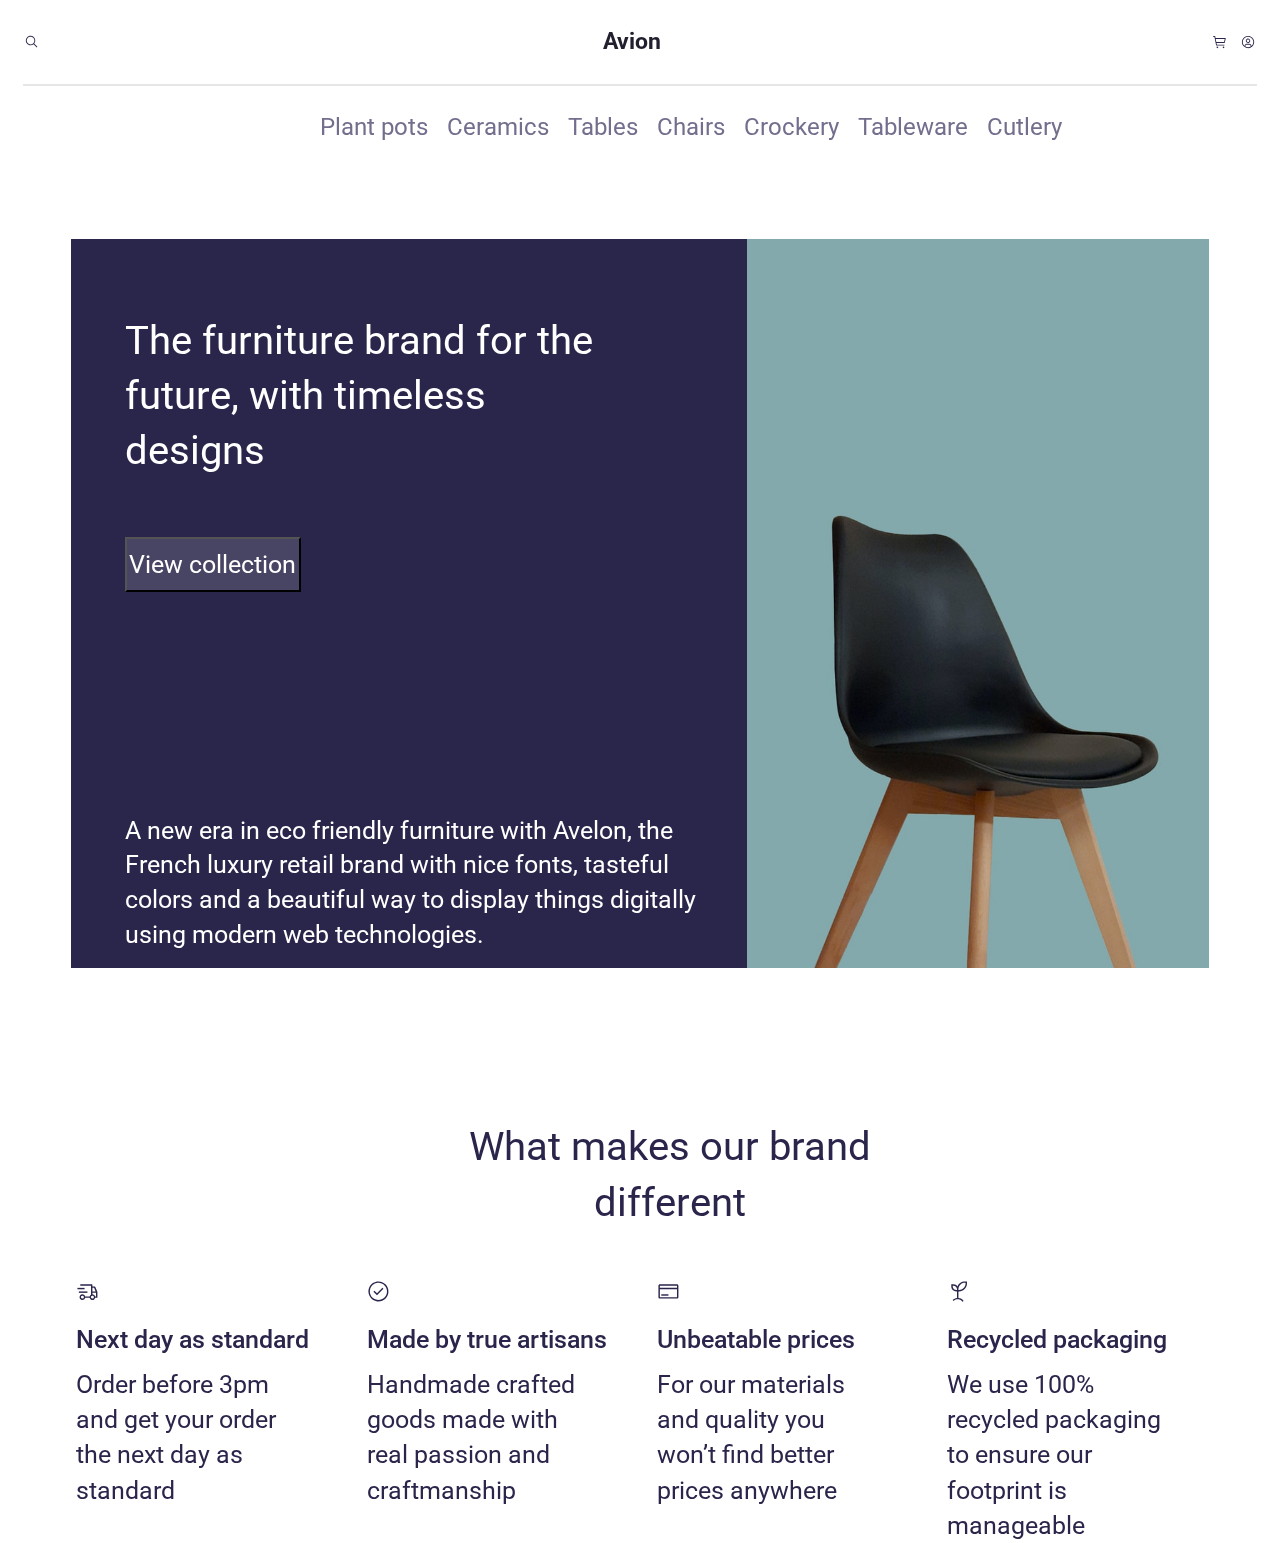
==== Lesson12/index.html @ 5653d0b8 "fix last" ====
<!DOCTYPE html>
<html lang="en">
<head>
    <meta charset="UTF-8">
    <meta name="viewport" content="width=device-width, initial-scale=1.0">
    <link rel="stylesheet" href="style.css">
    <link rel="stylesheet" href="normalize.css">
    <link rel="preconnect" href="https://fonts.googleapis.com">
    <link rel="preconnect" href="https://fonts.gstatic.com" crossorigin>
    <link href="https://fonts.googleapis.com/css2?family=Roboto&display=swap" rel="stylesheet">
    <title>Avion</title>
</head>
<body>
    <nav>
        <div class="logo">
            <svg xmlns="http://www.w3.org/2000/svg" width="16" height="16" viewBox="0 0 16 16" fill="none">
                <rect width="16" height="16" fill="white" style="mix-blend-mode:multiply"/>
                <path d="M14.5001 13.7929L10.7241 10.0169C11.6314 8.92758 12.0839 7.53038 11.9873 6.11596C11.8908 4.70153 11.2526 3.37879 10.2057 2.42288C9.15867 1.46698 7.78347 0.951515 6.36612 0.983723C4.94877 1.01593 3.5984 1.59333 2.59593 2.59581C1.59345 3.59828 1.01605 4.94865 0.983845 6.366C0.951637 7.78335 1.4671 9.15855 2.423 10.2055C3.37891 11.2525 4.70165 11.8907 6.11608 11.9872C7.5305 12.0838 8.9277 11.6313 10.017 10.7239L13.7931 14.5L14.5001 13.7929ZM2.00012 6.5C2.00012 5.60998 2.26404 4.73995 2.75851 3.99993C3.25297 3.25991 3.95578 2.68313 4.77804 2.34254C5.60031 2.00194 6.50511 1.91283 7.37802 2.08646C8.25094 2.2601 9.05276 2.68868 9.6821 3.31802C10.3114 3.94735 10.74 4.74918 10.9137 5.62209C11.0873 6.495 10.9982 7.3998 10.6576 8.22207C10.317 9.04434 9.7402 9.74714 9.00018 10.2416C8.26016 10.7361 7.39013 11 6.50012 11C5.30705 10.9987 4.16323 10.5241 3.3196 9.68052C2.47597 8.83689 2.00144 7.69306 2.00012 6.5Z" fill="#2A254B"/>
            </svg>
            <h1>Avion</h1>
            <div class="profile">
                <svg xmlns="http://www.w3.org/2000/svg" width="16" height="16" viewBox="0 0 16 16" fill="none">
                    <rect width="16" height="16" fill="white" style="mix-blend-mode:multiply"/>
                    <path d="M5 15C5.55228 15 6 14.5523 6 14C6 13.4477 5.55228 13 5 13C4.44772 13 4 13.4477 4 14C4 14.5523 4.44772 15 5 15Z" fill="#2A254B"/>
                    <path d="M12 15C12.5523 15 13 14.5523 13 14C13 13.4477 12.5523 13 12 13C11.4477 13 11 13.4477 11 14C11 14.5523 11.4477 15 12 15Z" fill="#2A254B"/>
                    <path d="M14 3.50001H2.91L2.5 1.40001C2.47662 1.28537 2.41379 1.18256 2.32243 1.10947C2.23107 1.03639 2.11697 0.997651 2 1.00001H0V2.00001H1.59L3.5 11.6C3.52338 11.7146 3.58621 11.8175 3.67757 11.8905C3.76893 11.9636 3.88303 12.0024 4 12H13V11H4.41L4 9.00001H13C13.1156 9.00284 13.2286 8.96552 13.3197 8.89441C13.4109 8.8233 13.4746 8.7228 13.5 8.61001L14.5 4.11001C14.5168 4.03582 14.5164 3.95879 14.4989 3.88478C14.4814 3.81076 14.4472 3.74172 14.399 3.6829C14.3508 3.62407 14.2898 3.57703 14.2206 3.54534C14.1515 3.51364 14.076 3.49814 14 3.50001ZM12.6 8.00001H3.81L3.11 4.50001H13.375L12.6 8.00001Z" fill="#2A254B"/>
                </svg>
                <svg xmlns="http://www.w3.org/2000/svg" width="16" height="16" viewBox="0 0 16 16" fill="none">
                    <rect width="16" height="16" fill="white" style="mix-blend-mode:multiply"/>
                    <path d="M8 4C7.50555 4 7.0222 4.14662 6.61108 4.42133C6.19995 4.69603 5.87952 5.08648 5.6903 5.54329C5.50108 6.00011 5.45158 6.50277 5.54804 6.98773C5.6445 7.47268 5.88261 7.91814 6.23224 8.26777C6.58187 8.6174 7.02733 8.8555 7.51228 8.95196C7.99723 9.04843 8.4999 8.99892 8.95671 8.8097C9.41353 8.62048 9.80397 8.30005 10.0787 7.88893C10.3534 7.4778 10.5 6.99445 10.5 6.5C10.5 5.83696 10.2366 5.20107 9.76777 4.73223C9.29893 4.26339 8.66304 4 8 4ZM8 8C7.70333 8 7.41332 7.91203 7.16665 7.7472C6.91997 7.58238 6.72772 7.34811 6.61418 7.07403C6.50065 6.79994 6.47095 6.49834 6.52882 6.20736C6.5867 5.91639 6.72956 5.64912 6.93934 5.43934C7.14912 5.22956 7.4164 5.0867 7.70737 5.02882C7.99834 4.97094 8.29994 5.00065 8.57403 5.11418C8.84812 5.22771 9.08239 5.41997 9.24721 5.66664C9.41203 5.91332 9.5 6.20333 9.5 6.5C9.49955 6.89769 9.34137 7.27896 9.06017 7.56016C8.77896 7.84137 8.39769 7.99955 8 8Z" fill="#2A254B"/>
                    <path d="M8 1C6.61553 1 5.26216 1.41054 4.11101 2.17971C2.95987 2.94888 2.06266 4.04213 1.53285 5.32122C1.00303 6.6003 0.86441 8.00776 1.13451 9.36563C1.4046 10.7235 2.07129 11.9708 3.05026 12.9497C4.02922 13.9287 5.2765 14.5954 6.63437 14.8655C7.99224 15.1356 9.3997 14.997 10.6788 14.4672C11.9579 13.9373 13.0511 13.0401 13.8203 11.889C14.5895 10.7378 15 9.38447 15 8C14.9979 6.14413 14.2597 4.36486 12.9474 3.05256C11.6351 1.74026 9.85588 1.00209 8 1ZM5 13.1882V12.5C5.00044 12.1023 5.15862 11.721 5.43983 11.4398C5.72104 11.1586 6.10231 11.0004 6.5 11H9.5C9.89769 11.0004 10.279 11.1586 10.5602 11.4398C10.8414 11.721 10.9996 12.1023 11 12.5V13.1882C10.0896 13.7199 9.05426 14 8 14C6.94574 14 5.91042 13.7199 5 13.1882ZM11.9963 12.4629C11.9863 11.807 11.7191 11.1813 11.2521 10.7206C10.7852 10.2599 10.156 10.0011 9.5 10H6.5C5.84405 10.0011 5.2148 10.2599 4.74786 10.7206C4.28093 11.1813 4.01369 11.807 4.00375 12.4629C3.09703 11.6533 2.45762 10.5873 2.17017 9.40623C1.88272 8.22513 1.9608 6.98457 2.39407 5.84883C2.82734 4.71309 3.59536 3.73573 4.59644 3.04618C5.59751 2.35663 6.78442 1.98741 8 1.98741C9.21558 1.98741 10.4025 2.35663 11.4036 3.04618C12.4046 3.73573 13.1727 4.71309 13.6059 5.84883C14.0392 6.98457 14.1173 8.22513 13.8298 9.40623C13.5424 10.5873 12.903 11.6533 11.9963 12.4629Z" fill="#2A254B"/>
                </svg>
            </div>
        </div>
        <hr width="96.25%" color="#e6e6e6">
        <menu>
            <a href="#">Plant pots</a>
            <a href="#">Ceramics</a>
            <a href="#">Tables</a>
            <a href="#">Chairs</a>
            <a href="#">Crockery</a>
            <a href="#">Tableware</a>
            <a href="#">Cutlery</a>
        </menu>
    </nav>
    <div class="Hero">
        <h2>The furniture brand for the future, with timeless designs</h2>
        <button>View collection</button>
        <p>
            A new era in eco friendly furniture with Avelon, the French luxury retail brand
            with nice fonts, tasteful colors and a beautiful way to display things digitally 
            using modern web technologies.
        </p>
        <div class="Hero_bg"></div>
    </div>
    <div class="Features">
        <h3>What makes our brand different</h3>
        <div class="Features_list">
            <div class="Feature" id="f1">
                <svg xmlns="http://www.w3.org/2000/svg" width="24" height="24" viewBox="0 0 24 24" fill="none">
                    <rect width="24" height="24" fill="white" style="mix-blend-mode:multiply"/>
                    <path d="M12 12H3V13.5H12V12Z" fill="#2A254B"/>
                    <path d="M9 8.25H1.5V9.75H9V8.25Z" fill="#2A254B"/>
                    <path d="M22.4392 12.4548L20.1892 7.2048C20.1315 7.06979 20.0355 6.95469 19.9129 6.87383C19.7904 6.79297 19.6468 6.74991 19.5 6.75H17.25V5.25C17.25 5.05109 17.171 4.86032 17.0303 4.71967C16.8897 4.57902 16.6989 4.5 16.5 4.5H4.5V6H15.75V15.4172C15.4083 15.6156 15.1092 15.8797 14.8701 16.1943C14.6309 16.5089 14.4564 16.8677 14.3566 17.25H9.64342C9.46088 16.543 9.02675 15.9269 8.42242 15.517C7.81809 15.1072 7.08504 14.9319 6.36067 15.0239C5.63631 15.1159 4.97038 15.4689 4.48768 16.0168C4.00499 16.5647 3.73869 17.2698 3.73869 18C3.73869 18.7302 4.00499 19.4353 4.48768 19.9832C4.97038 20.5311 5.63631 20.8841 6.36067 20.9761C7.08504 21.0681 7.81809 20.8928 8.42242 20.483C9.02675 20.0731 9.46088 19.457 9.64342 18.75H14.3566C14.5201 19.3933 14.8934 19.9638 15.4174 20.3712C15.9414 20.7787 16.5862 20.9999 17.25 20.9999C17.9138 20.9999 18.5586 20.7787 19.0826 20.3712C19.6066 19.9638 19.9799 19.3933 20.1434 18.75H21.75C21.9489 18.75 22.1397 18.671 22.2803 18.5303C22.421 18.3897 22.5 18.1989 22.5 18V12.75C22.5 12.6485 22.4793 12.548 22.4392 12.4548ZM6.75 19.5C6.45333 19.5 6.16332 19.412 5.91665 19.2472C5.66997 19.0824 5.47771 18.8481 5.36418 18.574C5.25065 18.2999 5.22094 17.9983 5.27882 17.7074C5.3367 17.4164 5.47956 17.1491 5.68934 16.9393C5.89912 16.7296 6.16639 16.5867 6.45736 16.5288C6.74834 16.4709 7.04994 16.5006 7.32403 16.6142C7.59811 16.7277 7.83238 16.92 7.9972 17.1666C8.16203 17.4133 8.25 17.7033 8.25 18C8.24954 18.3977 8.09136 18.779 7.81016 19.0602C7.52895 19.3414 7.14768 19.4995 6.75 19.5ZM17.25 8.25H19.0056L20.6129 12H17.25V8.25ZM17.25 19.5C16.9533 19.5 16.6633 19.412 16.4166 19.2472C16.17 19.0824 15.9777 18.8481 15.8642 18.574C15.7506 18.2999 15.7209 17.9983 15.7788 17.7074C15.8367 17.4164 15.9796 17.1491 16.1893 16.9393C16.3991 16.7296 16.6664 16.5867 16.9574 16.5288C17.2483 16.4709 17.5499 16.5006 17.824 16.6142C18.0981 16.7277 18.3324 16.92 18.4972 17.1666C18.662 17.4133 18.75 17.7033 18.75 18C18.7495 18.3977 18.5914 18.779 18.3102 19.0602C18.0289 19.3414 17.6477 19.4995 17.25 19.5ZM21 17.25H20.1434C19.9782 16.6076 19.6045 16.0382 19.0808 15.631C18.5572 15.2239 17.9133 15.0019 17.25 15V13.5H21V17.25Z" fill="#2A254B"/>
                </svg>
                <h4>Next day as standard</h4>
                <p>Order before 3pm and get your order <br> the next day as standard</p>
            </div>
            <div class="Feature" id="f2">
                <svg xmlns="http://www.w3.org/2000/svg" width="24" height="24" viewBox="0 0 24 24" fill="none">
                    <rect width="24" height="24" fill="white" style="mix-blend-mode:multiply"/>
                    <path d="M10.5 16.0605L6.75 12.3097L7.80976 11.25L10.5 13.9395L16.1888 8.25L17.25 9.31125L10.5 16.0605Z" fill="#2A254B"/>
                    <path d="M12 1.5C9.9233 1.5 7.89323 2.11581 6.16652 3.26957C4.4398 4.42332 3.09399 6.0632 2.29927 7.98182C1.50455 9.90045 1.29661 12.0116 1.70176 14.0484C2.1069 16.0852 3.10693 17.9562 4.57538 19.4246C6.04383 20.8931 7.91476 21.8931 9.95156 22.2982C11.9884 22.7034 14.0996 22.4955 16.0182 21.7007C17.9368 20.906 19.5767 19.5602 20.7304 17.8335C21.8842 16.1068 22.5 14.0767 22.5 12C22.5 9.21523 21.3938 6.54451 19.4246 4.57538C17.4555 2.60625 14.7848 1.5 12 1.5ZM12 21C10.22 21 8.47992 20.4722 6.99987 19.4832C5.51983 18.4943 4.36628 17.0887 3.68509 15.4442C3.0039 13.7996 2.82567 11.99 3.17294 10.2442C3.5202 8.49836 4.37737 6.89471 5.63604 5.63604C6.89472 4.37737 8.49836 3.5202 10.2442 3.17293C11.99 2.82567 13.7996 3.0039 15.4442 3.68508C17.0887 4.36627 18.4943 5.51983 19.4832 6.99987C20.4722 8.47991 21 10.22 21 12C21 14.3869 20.0518 16.6761 18.364 18.364C16.6761 20.0518 14.387 21 12 21Z" fill="#2A254B"/>
                </svg>
                <h4>Made by true artisans</h4>
                <p>Handmade crafted goods made with <br> real passion and craftmanship</p>
            </div>
            <div class="Feature" id="f3">
                <svg xmlns="http://www.w3.org/2000/svg" width="24" height="24" viewBox="0 0 24 24" fill="none">
                    <rect width="24" height="24" fill="white" style="mix-blend-mode:multiply"/>
                    <path d="M21 4.5H3C2.60218 4.5 2.22064 4.65804 1.93934 4.93934C1.65804 5.22064 1.5 5.60218 1.5 6V18C1.5 18.3978 1.65804 18.7794 1.93934 19.0607C2.22064 19.342 2.60218 19.5 3 19.5H21C21.3978 19.5 21.7794 19.342 22.0607 19.0607C22.342 18.7794 22.5 18.3978 22.5 18V6C22.5 5.60218 22.342 5.22064 22.0607 4.93934C21.7794 4.65804 21.3978 4.5 21 4.5ZM21 6V8.25H3V6H21ZM3 18V9.75H21V18H3Z" fill="#2A254B"/>
                    <path d="M12 15H4.5V16.5H12V15Z" fill="#2A254B"/>
                </svg>
                <h4>Unbeatable prices</h4>
                <p>For our materials and quality you won’t find better prices anywhere</p>
            </div>
            <div class="Feature" id="f4">
                <svg xmlns="http://www.w3.org/2000/svg" width="24" height="24" viewBox="0 0 24 24" fill="none">
                    <rect width="24" height="24" fill="white" style="mix-blend-mode:multiply"/>
                    <path d="M18.75 1.5C17.0878 1.50275 15.4651 2.00708 14.0942 2.94704C12.7232 3.887 11.6679 5.21881 11.0662 6.7683C10.5841 6.06903 9.93949 5.49727 9.18767 5.10216C8.43584 4.70705 7.59932 4.50041 6.75 4.5H4.5V6.75C4.50155 8.14191 5.05517 9.47637 6.0394 10.4606C7.02363 11.4448 8.35809 11.9985 9.75 12H10.5V18.787C8.7773 18.9554 7.16718 19.7191 5.94675 20.9465L7.00725 22.0071C7.63464 21.3798 8.39333 20.8995 9.22869 20.6006C10.064 20.3018 10.9553 20.192 11.8382 20.279C12.7211 20.3661 13.5737 20.6478 14.3347 21.104C15.0956 21.5602 15.7459 22.1794 16.2387 22.9172L17.4849 22.0826C16.8701 21.1638 16.0593 20.3926 15.111 19.8244C14.1626 19.2562 13.1002 18.9052 12 18.7965V12H12.75C14.9373 11.9975 17.0343 11.1275 18.5809 9.58089C20.1275 8.03425 20.9975 5.93727 21 3.75V1.5H18.75ZM9.75 10.5C8.75579 10.4989 7.80262 10.1034 7.0996 9.4004C6.39658 8.69738 6.00113 7.74421 6 6.75V6H6.75C7.74423 6.00107 8.69744 6.3965 9.40047 7.09953C10.1035 7.80256 10.4989 8.75577 10.5 9.75V10.5H9.75ZM19.5 3.75C19.498 5.5396 18.7862 7.25534 17.5208 8.52078C16.2553 9.78622 14.5396 10.498 12.75 10.5H12V9.75C12.002 7.9604 12.7138 6.24466 13.9792 4.97922C15.2447 3.71378 16.9604 3.00199 18.75 3H19.5V3.75Z" fill="#2A254B"/>
                </svg>
                <h4>Recycled packaging</h4>
                <p>We use 100% recycled packaging to ensure our footprint is manageable</p>
            </div>
        </div>
    </div>
</body>
</html>
---- Lesson12/style.css ----
*{
    margin: 0;
    padding: 0;
}

.logo{
    display: flex;
    justify-content: space-between;
    align-items: center;
    color: #22202E;
    font-family: Roboto;
    font-size: 1.25vh;
    font-style: normal;
    font-weight: 400;
    line-height: 140%; /* 28px */
    padding: 2.1vh 1.94%;
}
.logo svg{
    height: auto;
    width: 1.11%;
    margin-right: 1%;
}
.logo .profile{
    width: 3.43%;
    display: flex;
    justify-content: space-between;
}
.logo .profile svg{
    width: 33.33%;
    margin-right: 0;
}
menu{
    display: flex;
    justify-content: space-evenly;
    padding-left: 23.5%;
    padding-right: 15.5%;
    padding-top: 2.8vh;
    padding-bottom: 2.5vh;
}
hr{
    margin: 0 auto;
}
menu a{
    color: #726E8D;
    text-decoration: none;
    font-family: Roboto;
    font-size: 2.65vh;
    font-style: normal;
    font-weight: 400;
    line-height: 140%; /* 28px */
}
.Hero{
    height: 81vh;
    display: grid;
    margin: 8vh 5.55%;
    grid-template-columns: 59.38% 40.62%;
    grid-template-rows: 1fr 1fr 1fr 1fr;
    background-color: #2A254B;
}
.Hero_bg{
    grid-row: 1 / 5;
    grid-column: 2;
    background-image: url("media/Hero_bg.jpeg");
    background-position: center;
    background-size: cover;
}
.Hero h2{
    color: var(--White, #FFF);
    font-family: Roboto;
    font-size: 4.4vh;
    font-style: normal;
    font-weight: 400;
    line-height: 140%; /* 44.8px */
    width: 70%;
    margin: 8.2vh 20% 0 8%;
}
.Hero p{
    grid-row: 4;
    color: var(--White, #FFF);
    font-family: Roboto;
    font-size: 2.75vh;
    font-style: normal;
    font-weight: 400;
    line-height: 140%; /* 28px */
    margin: 1vh 4% 0 8%;
}
.Hero button{
    margin: 6.5vh 66% 5.5vh 8%;
    color: var(--White, #FFF);
    background: rgba(249, 249, 249, 0.15);
    font-family: Roboto;
    font-size: 2.8vh;
    font-style: normal;
    font-weight: 400;
    line-height: 140%; /* 28px */
}
.Features{
    text-align: center;
    margin-top: 16.8vh;
}
.Features h3{
    margin-left: 35.74%;
    margin-right: 31.08%;
    color: var(--Dark-Primary, #2A254B);
    font-family: Roboto;
    font-size: 4.44vh;
    font-style: normal;
    font-weight: 400;
    line-height: 140%; /* 44.8px */
}
.Features_list{
    display: grid;
    grid-template-columns: repeat(12, 8.33%);
    margin-left: 5.97%;
    margin-right: 7.64%;
    margin-top: 5.5vh;
    column-gap: 0.42%;
}
.Feature{
    text-align: start;
}
.Feature svg{
    height: auto;
    width: 8%;
    margin-bottom: 1.65vh;
}
.Feature h4{
    color: var(--Dark-Primary, #2A254B);
    font-family: Roboto;
    font-size: 2.8vh;
    font-style: normal;
    font-weight: 500;
    line-height: 140%; /* 28px */
    margin-bottom: 1vh;
}
.Feature p{
    color: var(--Dark-Primary, #2A254B);
    font-family: Roboto;
    font-size: 2.8vh;
    font-style: normal;
    font-weight: 400;
    line-height: 140%; /* 28px */
    width: 75%;
}
#f1{
    grid-column: 1 / 4;
}
#f2{
    grid-column: 4 / 7;
}
#f3{
    grid-column: 7 / 10;
}
#f4{
    grid-column: 10 / 13;
}
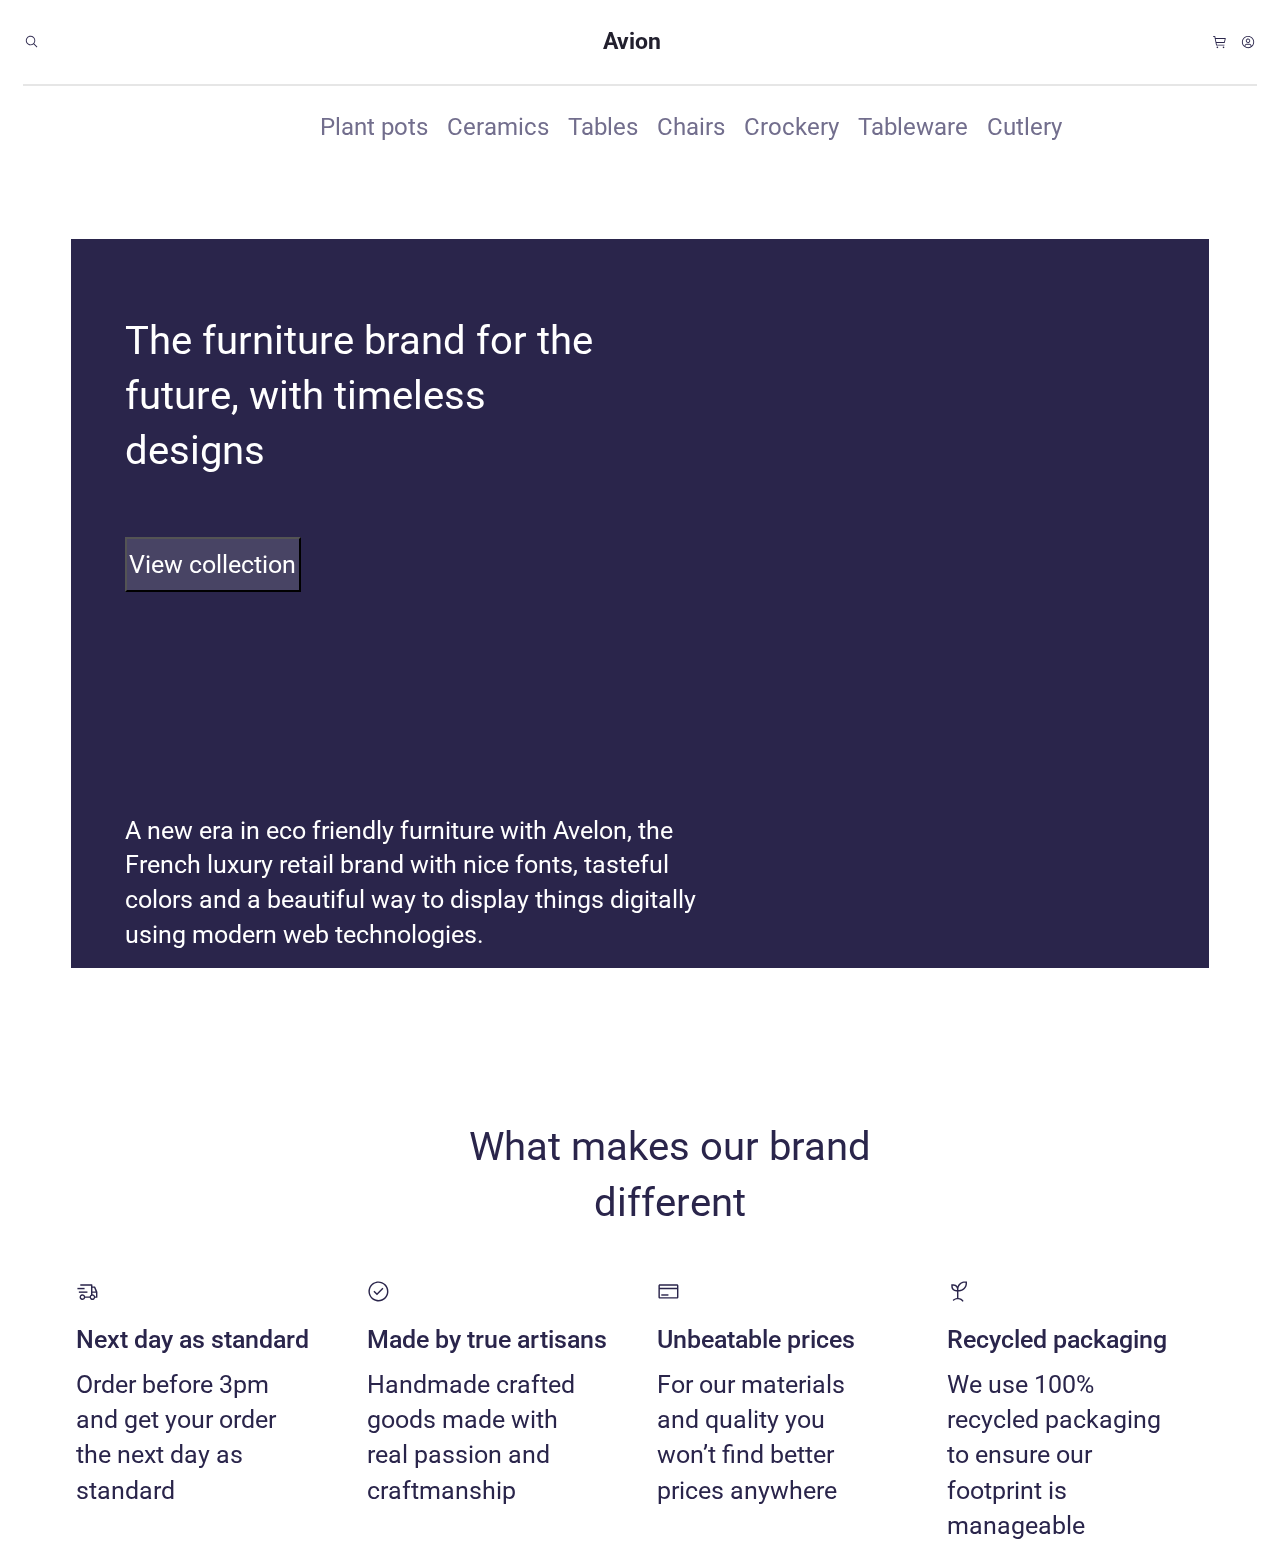
==== commit 6f254c50: "fix lesson 15" ====
--- a/Lesson12/index.html
+++ b/Lesson12/index.html
@@ -1,98 +1 @@
-<!DOCTYPE html>
-<html lang="en">
-<head>
-    <meta charset="UTF-8">
-    <meta name="viewport" content="width=device-width, initial-scale=1.0">
-    <link rel="stylesheet" href="style.css">
-    <link rel="stylesheet" href="normalize.css">
-    <link rel="preconnect" href="https://fonts.googleapis.com">
-    <link rel="preconnect" href="https://fonts.gstatic.com" crossorigin>
-    <link href="https://fonts.googleapis.com/css2?family=Roboto&display=swap" rel="stylesheet">
-    <title>Avion</title>
-</head>
-<body>
-    <nav>
-        <div class="logo">
-            <svg xmlns="http://www.w3.org/2000/svg" width="16" height="16" viewBox="0 0 16 16" fill="none">
-                <rect width="16" height="16" fill="white" style="mix-blend-mode:multiply"/>
-                <path d="M14.5001 13.7929L10.7241 10.0169C11.6314 8.92758 12.0839 7.53038 11.9873 6.11596C11.8908 4.70153 11.2526 3.37879 10.2057 2.42288C9.15867 1.46698 7.78347 0.951515 6.36612 0.983723C4.94877 1.01593 3.5984 1.59333 2.59593 2.59581C1.59345 3.59828 1.01605 4.94865 0.983845 6.366C0.951637 7.78335 1.4671 9.15855 2.423 10.2055C3.37891 11.2525 4.70165 11.8907 6.11608 11.9872C7.5305 12.0838 8.9277 11.6313 10.017 10.7239L13.7931 14.5L14.5001 13.7929ZM2.00012 6.5C2.00012 5.60998 2.26404 4.73995 2.75851 3.99993C3.25297 3.25991 3.95578 2.68313 4.77804 2.34254C5.60031 2.00194 6.50511 1.91283 7.37802 2.08646C8.25094 2.2601 9.05276 2.68868 9.6821 3.31802C10.3114 3.94735 10.74 4.74918 10.9137 5.62209C11.0873 6.495 10.9982 7.3998 10.6576 8.22207C10.317 9.04434 9.7402 9.74714 9.00018 10.2416C8.26016 10.7361 7.39013 11 6.50012 11C5.30705 10.9987 4.16323 10.5241 3.3196 9.68052C2.47597 8.83689 2.00144 7.69306 2.00012 6.5Z" fill="#2A254B"/>
-            </svg>
-            <h1>Avion</h1>
-            <div class="profile">
-                <svg xmlns="http://www.w3.org/2000/svg" width="16" height="16" viewBox="0 0 16 16" fill="none">
-                    <rect width="16" height="16" fill="white" style="mix-blend-mode:multiply"/>
-                    <path d="M5 15C5.55228 15 6 14.5523 6 14C6 13.4477 5.55228 13 5 13C4.44772 13 4 13.4477 4 14C4 14.5523 4.44772 15 5 15Z" fill="#2A254B"/>
-                    <path d="M12 15C12.5523 15 13 14.5523 13 14C13 13.4477 12.5523 13 12 13C11.4477 13 11 13.4477 11 14C11 14.5523 11.4477 15 12 15Z" fill="#2A254B"/>
-                    <path d="M14 3.50001H2.91L2.5 1.40001C2.47662 1.28537 2.41379 1.18256 2.32243 1.10947C2.23107 1.03639 2.11697 0.997651 2 1.00001H0V2.00001H1.59L3.5 11.6C3.52338 11.7146 3.58621 11.8175 3.67757 11.8905C3.76893 11.9636 3.88303 12.0024 4 12H13V11H4.41L4 9.00001H13C13.1156 9.00284 13.2286 8.96552 13.3197 8.89441C13.4109 8.8233 13.4746 8.7228 13.5 8.61001L14.5 4.11001C14.5168 4.03582 14.5164 3.95879 14.4989 3.88478C14.4814 3.81076 14.4472 3.74172 14.399 3.6829C14.3508 3.62407 14.2898 3.57703 14.2206 3.54534C14.1515 3.51364 14.076 3.49814 14 3.50001ZM12.6 8.00001H3.81L3.11 4.50001H13.375L12.6 8.00001Z" fill="#2A254B"/>
-                </svg>
-                <svg xmlns="http://www.w3.org/2000/svg" width="16" height="16" viewBox="0 0 16 16" fill="none">
-                    <rect width="16" height="16" fill="white" style="mix-blend-mode:multiply"/>
-                    <path d="M8 4C7.50555 4 7.0222 4.14662 6.61108 4.42133C6.19995 4.69603 5.87952 5.08648 5.6903 5.54329C5.50108 6.00011 5.45158 6.50277 5.54804 6.98773C5.6445 7.47268 5.88261 7.91814 6.23224 8.26777C6.58187 8.6174 7.02733 8.8555 7.51228 8.95196C7.99723 9.04843 8.4999 8.99892 8.95671 8.8097C9.41353 8.62048 9.80397 8.30005 10.0787 7.88893C10.3534 7.4778 10.5 6.99445 10.5 6.5C10.5 5.83696 10.2366 5.20107 9.76777 4.73223C9.29893 4.26339 8.66304 4 8 4ZM8 8C7.70333 8 7.41332 7.91203 7.16665 7.7472C6.91997 7.58238 6.72772 7.34811 6.61418 7.07403C6.50065 6.79994 6.47095 6.49834 6.52882 6.20736C6.5867 5.91639 6.72956 5.64912 6.93934 5.43934C7.14912 5.22956 7.4164 5.0867 7.70737 5.02882C7.99834 4.97094 8.29994 5.00065 8.57403 5.11418C8.84812 5.22771 9.08239 5.41997 9.24721 5.66664C9.41203 5.91332 9.5 6.20333 9.5 6.5C9.49955 6.89769 9.34137 7.27896 9.06017 7.56016C8.77896 7.84137 8.39769 7.99955 8 8Z" fill="#2A254B"/>
-                    <path d="M8 1C6.61553 1 5.26216 1.41054 4.11101 2.17971C2.95987 2.94888 2.06266 4.04213 1.53285 5.32122C1.00303 6.6003 0.86441 8.00776 1.13451 9.36563C1.4046 10.7235 2.07129 11.9708 3.05026 12.9497C4.02922 13.9287 5.2765 14.5954 6.63437 14.8655C7.99224 15.1356 9.3997 14.997 10.6788 14.4672C11.9579 13.9373 13.0511 13.0401 13.8203 11.889C14.5895 10.7378 15 9.38447 15 8C14.9979 6.14413 14.2597 4.36486 12.9474 3.05256C11.6351 1.74026 9.85588 1.00209 8 1ZM5 13.1882V12.5C5.00044 12.1023 5.15862 11.721 5.43983 11.4398C5.72104 11.1586 6.10231 11.0004 6.5 11H9.5C9.89769 11.0004 10.279 11.1586 10.5602 11.4398C10.8414 11.721 10.9996 12.1023 11 12.5V13.1882C10.0896 13.7199 9.05426 14 8 14C6.94574 14 5.91042 13.7199 5 13.1882ZM11.9963 12.4629C11.9863 11.807 11.7191 11.1813 11.2521 10.7206C10.7852 10.2599 10.156 10.0011 9.5 10H6.5C5.84405 10.0011 5.2148 10.2599 4.74786 10.7206C4.28093 11.1813 4.01369 11.807 4.00375 12.4629C3.09703 11.6533 2.45762 10.5873 2.17017 9.40623C1.88272 8.22513 1.9608 6.98457 2.39407 5.84883C2.82734 4.71309 3.59536 3.73573 4.59644 3.04618C5.59751 2.35663 6.78442 1.98741 8 1.98741C9.21558 1.98741 10.4025 2.35663 11.4036 3.04618C12.4046 3.73573 13.1727 4.71309 13.6059 5.84883C14.0392 6.98457 14.1173 8.22513 13.8298 9.40623C13.5424 10.5873 12.903 11.6533 11.9963 12.4629Z" fill="#2A254B"/>
-                </svg>
-            </div>
-        </div>
-        <hr width="96.25%" color="#e6e6e6">
-        <menu>
-            <a href="#">Plant pots</a>
-            <a href="#">Ceramics</a>
-            <a href="#">Tables</a>
-            <a href="#">Chairs</a>
-            <a href="#">Crockery</a>
-            <a href="#">Tableware</a>
-            <a href="#">Cutlery</a>
-        </menu>
-    </nav>
-    <div class="Hero">
-        <h2>The furniture brand for the future, with timeless designs</h2>
-        <button>View collection</button>
-        <p>
-            A new era in eco friendly furniture with Avelon, the French luxury retail brand
-            with nice fonts, tasteful colors and a beautiful way to display things digitally 
-            using modern web technologies.
-        </p>
-        <div class="Hero_bg"></div>
-    </div>
-    <div class="Features">
-        <h3>What makes our brand different</h3>
-        <div class="Features_list">
-            <div class="Feature" id="f1">
-                <svg xmlns="http://www.w3.org/2000/svg" width="24" height="24" viewBox="0 0 24 24" fill="none">
-                    <rect width="24" height="24" fill="white" style="mix-blend-mode:multiply"/>
-                    <path d="M12 12H3V13.5H12V12Z" fill="#2A254B"/>
-                    <path d="M9 8.25H1.5V9.75H9V8.25Z" fill="#2A254B"/>
-                    <path d="M22.4392 12.4548L20.1892 7.2048C20.1315 7.06979 20.0355 6.95469 19.9129 6.87383C19.7904 6.79297 19.6468 6.74991 19.5 6.75H17.25V5.25C17.25 5.05109 17.171 4.86032 17.0303 4.71967C16.8897 4.57902 16.6989 4.5 16.5 4.5H4.5V6H15.75V15.4172C15.4083 15.6156 15.1092 15.8797 14.8701 16.1943C14.6309 16.5089 14.4564 16.8677 14.3566 17.25H9.64342C9.46088 16.543 9.02675 15.9269 8.42242 15.517C7.81809 15.1072 7.08504 14.9319 6.36067 15.0239C5.63631 15.1159 4.97038 15.4689 4.48768 16.0168C4.00499 16.5647 3.73869 17.2698 3.73869 18C3.73869 18.7302 4.00499 19.4353 4.48768 19.9832C4.97038 20.5311 5.63631 20.8841 6.36067 20.9761C7.08504 21.0681 7.81809 20.8928 8.42242 20.483C9.02675 20.0731 9.46088 19.457 9.64342 18.75H14.3566C14.5201 19.3933 14.8934 19.9638 15.4174 20.3712C15.9414 20.7787 16.5862 20.9999 17.25 20.9999C17.9138 20.9999 18.5586 20.7787 19.0826 20.3712C19.6066 19.9638 19.9799 19.3933 20.1434 18.75H21.75C21.9489 18.75 22.1397 18.671 22.2803 18.5303C22.421 18.3897 22.5 18.1989 22.5 18V12.75C22.5 12.6485 22.4793 12.548 22.4392 12.4548ZM6.75 19.5C6.45333 19.5 6.16332 19.412 5.91665 19.2472C5.66997 19.0824 5.47771 18.8481 5.36418 18.574C5.25065 18.2999 5.22094 17.9983 5.27882 17.7074C5.3367 17.4164 5.47956 17.1491 5.68934 16.9393C5.89912 16.7296 6.16639 16.5867 6.45736 16.5288C6.74834 16.4709 7.04994 16.5006 7.32403 16.6142C7.59811 16.7277 7.83238 16.92 7.9972 17.1666C8.16203 17.4133 8.25 17.7033 8.25 18C8.24954 18.3977 8.09136 18.779 7.81016 19.0602C7.52895 19.3414 7.14768 19.4995 6.75 19.5ZM17.25 8.25H19.0056L20.6129 12H17.25V8.25ZM17.25 19.5C16.9533 19.5 16.6633 19.412 16.4166 19.2472C16.17 19.0824 15.9777 18.8481 15.8642 18.574C15.7506 18.2999 15.7209 17.9983 15.7788 17.7074C15.8367 17.4164 15.9796 17.1491 16.1893 16.9393C16.3991 16.7296 16.6664 16.5867 16.9574 16.5288C17.2483 16.4709 17.5499 16.5006 17.824 16.6142C18.0981 16.7277 18.3324 16.92 18.4972 17.1666C18.662 17.4133 18.75 17.7033 18.75 18C18.7495 18.3977 18.5914 18.779 18.3102 19.0602C18.0289 19.3414 17.6477 19.4995 17.25 19.5ZM21 17.25H20.1434C19.9782 16.6076 19.6045 16.0382 19.0808 15.631C18.5572 15.2239 17.9133 15.0019 17.25 15V13.5H21V17.25Z" fill="#2A254B"/>
-                </svg>
-                <h4>Next day as standard</h4>
-                <p>Order before 3pm and get your order <br> the next day as standard</p>
-            </div>
-            <div class="Feature" id="f2">
-                <svg xmlns="http://www.w3.org/2000/svg" width="24" height="24" viewBox="0 0 24 24" fill="none">
-                    <rect width="24" height="24" fill="white" style="mix-blend-mode:multiply"/>
-                    <path d="M10.5 16.0605L6.75 12.3097L7.80976 11.25L10.5 13.9395L16.1888 8.25L17.25 9.31125L10.5 16.0605Z" fill="#2A254B"/>
-                    <path d="M12 1.5C9.9233 1.5 7.89323 2.11581 6.16652 3.26957C4.4398 4.42332 3.09399 6.0632 2.29927 7.98182C1.50455 9.90045 1.29661 12.0116 1.70176 14.0484C2.1069 16.0852 3.10693 17.9562 4.57538 19.4246C6.04383 20.8931 7.91476 21.8931 9.95156 22.2982C11.9884 22.7034 14.0996 22.4955 16.0182 21.7007C17.9368 20.906 19.5767 19.5602 20.7304 17.8335C21.8842 16.1068 22.5 14.0767 22.5 12C22.5 9.21523 21.3938 6.54451 19.4246 4.57538C17.4555 2.60625 14.7848 1.5 12 1.5ZM12 21C10.22 21 8.47992 20.4722 6.99987 19.4832C5.51983 18.4943 4.36628 17.0887 3.68509 15.4442C3.0039 13.7996 2.82567 11.99 3.17294 10.2442C3.5202 8.49836 4.37737 6.89471 5.63604 5.63604C6.89472 4.37737 8.49836 3.5202 10.2442 3.17293C11.99 2.82567 13.7996 3.0039 15.4442 3.68508C17.0887 4.36627 18.4943 5.51983 19.4832 6.99987C20.4722 8.47991 21 10.22 21 12C21 14.3869 20.0518 16.6761 18.364 18.364C16.6761 20.0518 14.387 21 12 21Z" fill="#2A254B"/>
-                </svg>
-                <h4>Made by true artisans</h4>
-                <p>Handmade crafted goods made with <br> real passion and craftmanship</p>
-            </div>
-            <div class="Feature" id="f3">
-                <svg xmlns="http://www.w3.org/2000/svg" width="24" height="24" viewBox="0 0 24 24" fill="none">
-                    <rect width="24" height="24" fill="white" style="mix-blend-mode:multiply"/>
-                    <path d="M21 4.5H3C2.60218 4.5 2.22064 4.65804 1.93934 4.93934C1.65804 5.22064 1.5 5.60218 1.5 6V18C1.5 18.3978 1.65804 18.7794 1.93934 19.0607C2.22064 19.342 2.60218 19.5 3 19.5H21C21.3978 19.5 21.7794 19.342 22.0607 19.0607C22.342 18.7794 22.5 18.3978 22.5 18V6C22.5 5.60218 22.342 5.22064 22.0607 4.93934C21.7794 4.65804 21.3978 4.5 21 4.5ZM21 6V8.25H3V6H21ZM3 18V9.75H21V18H3Z" fill="#2A254B"/>
-                    <path d="M12 15H4.5V16.5H12V15Z" fill="#2A254B"/>
-                </svg>
-                <h4>Unbeatable prices</h4>
-                <p>For our materials and quality you won’t find better prices anywhere</p>
-            </div>
-            <div class="Feature" id="f4">
-                <svg xmlns="http://www.w3.org/2000/svg" width="24" height="24" viewBox="0 0 24 24" fill="none">
-                    <rect width="24" height="24" fill="white" style="mix-blend-mode:multiply"/>
-                    <path d="M18.75 1.5C17.0878 1.50275 15.4651 2.00708 14.0942 2.94704C12.7232 3.887 11.6679 5.21881 11.0662 6.7683C10.5841 6.06903 9.93949 5.49727 9.18767 5.10216C8.43584 4.70705 7.59932 4.50041 6.75 4.5H4.5V6.75C4.50155 8.14191 5.05517 9.47637 6.0394 10.4606C7.02363 11.4448 8.35809 11.9985 9.75 12H10.5V18.787C8.7773 18.9554 7.16718 19.7191 5.94675 20.9465L7.00725 22.0071C7.63464 21.3798 8.39333 20.8995 9.22869 20.6006C10.064 20.3018 10.9553 20.192 11.8382 20.279C12.7211 20.3661 13.5737 20.6478 14.3347 21.104C15.0956 21.5602 15.7459 22.1794 16.2387 22.9172L17.4849 22.0826C16.8701 21.1638 16.0593 20.3926 15.111 19.8244C14.1626 19.2562 13.1002 18.9052 12 18.7965V12H12.75C14.9373 11.9975 17.0343 11.1275 18.5809 9.58089C20.1275 8.03425 20.9975 5.93727 21 3.75V1.5H18.75ZM9.75 10.5C8.75579 10.4989 7.80262 10.1034 7.0996 9.4004C6.39658 8.69738 6.00113 7.74421 6 6.75V6H6.75C7.74423 6.00107 8.69744 6.3965 9.40047 7.09953C10.1035 7.80256 10.4989 8.75577 10.5 9.75V10.5H9.75ZM19.5 3.75C19.498 5.5396 18.7862 7.25534 17.5208 8.52078C16.2553 9.78622 14.5396 10.498 12.75 10.5H12V9.75C12.002 7.9604 12.7138 6.24466 13.9792 4.97922C15.2447 3.71378 16.9604 3.00199 18.75 3H19.5V3.75Z" fill="#2A254B"/>
-                </svg>
-                <h4>Recycled packaging</h4>
-                <p>We use 100% recycled packaging to ensure our footprint is manageable</p>
-            </div>
-        </div>
-    </div>
-</body>
-</html>+<!DOCTYPE html><html lang="en"><head><meta charset="UTF-8"><meta name="viewport" content="width=device-width,initial-scale=1"><link rel="stylesheet" href="style.css"><link rel="stylesheet" href="normalize.css"><link rel="preconnect" href="https://fonts.googleapis.com"><link rel="preconnect" href="https://fonts.gstatic.com" crossorigin><link href="https://fonts.googleapis.com/css2?family=Roboto&display=swap" rel="stylesheet"><title>Avion</title></head><body><nav><div class="logo"><svg xmlns="http://www.w3.org/2000/svg" width="16" height="16" viewBox="0 0 16 16" fill="none"><rect width="16" height="16" fill="white" style="mix-blend-mode:multiply"/><path d="M14.5001 13.7929L10.7241 10.0169C11.6314 8.92758 12.0839 7.53038 11.9873 6.11596C11.8908 4.70153 11.2526 3.37879 10.2057 2.42288C9.15867 1.46698 7.78347 0.951515 6.36612 0.983723C4.94877 1.01593 3.5984 1.59333 2.59593 2.59581C1.59345 3.59828 1.01605 4.94865 0.983845 6.366C0.951637 7.78335 1.4671 9.15855 2.423 10.2055C3.37891 11.2525 4.70165 11.8907 6.11608 11.9872C7.5305 12.0838 8.9277 11.6313 10.017 10.7239L13.7931 14.5L14.5001 13.7929ZM2.00012 6.5C2.00012 5.60998 2.26404 4.73995 2.75851 3.99993C3.25297 3.25991 3.95578 2.68313 4.77804 2.34254C5.60031 2.00194 6.50511 1.91283 7.37802 2.08646C8.25094 2.2601 9.05276 2.68868 9.6821 3.31802C10.3114 3.94735 10.74 4.74918 10.9137 5.62209C11.0873 6.495 10.9982 7.3998 10.6576 8.22207C10.317 9.04434 9.7402 9.74714 9.00018 10.2416C8.26016 10.7361 7.39013 11 6.50012 11C5.30705 10.9987 4.16323 10.5241 3.3196 9.68052C2.47597 8.83689 2.00144 7.69306 2.00012 6.5Z" fill="#2A254B"/></svg><h1>Avion</h1><div class="profile"><svg xmlns="http://www.w3.org/2000/svg" width="16" height="16" viewBox="0 0 16 16" fill="none"><rect width="16" height="16" fill="white" style="mix-blend-mode:multiply"/><path d="M5 15C5.55228 15 6 14.5523 6 14C6 13.4477 5.55228 13 5 13C4.44772 13 4 13.4477 4 14C4 14.5523 4.44772 15 5 15Z" fill="#2A254B"/><path d="M12 15C12.5523 15 13 14.5523 13 14C13 13.4477 12.5523 13 12 13C11.4477 13 11 13.4477 11 14C11 14.5523 11.4477 15 12 15Z" fill="#2A254B"/><path d="M14 3.50001H2.91L2.5 1.40001C2.47662 1.28537 2.41379 1.18256 2.32243 1.10947C2.23107 1.03639 2.11697 0.997651 2 1.00001H0V2.00001H1.59L3.5 11.6C3.52338 11.7146 3.58621 11.8175 3.67757 11.8905C3.76893 11.9636 3.88303 12.0024 4 12H13V11H4.41L4 9.00001H13C13.1156 9.00284 13.2286 8.96552 13.3197 8.89441C13.4109 8.8233 13.4746 8.7228 13.5 8.61001L14.5 4.11001C14.5168 4.03582 14.5164 3.95879 14.4989 3.88478C14.4814 3.81076 14.4472 3.74172 14.399 3.6829C14.3508 3.62407 14.2898 3.57703 14.2206 3.54534C14.1515 3.51364 14.076 3.49814 14 3.50001ZM12.6 8.00001H3.81L3.11 4.50001H13.375L12.6 8.00001Z" fill="#2A254B"/></svg><svg xmlns="http://www.w3.org/2000/svg" width="16" height="16" viewBox="0 0 16 16" fill="none"><rect width="16" height="16" fill="white" style="mix-blend-mode:multiply"/><path d="M8 4C7.50555 4 7.0222 4.14662 6.61108 4.42133C6.19995 4.69603 5.87952 5.08648 5.6903 5.54329C5.50108 6.00011 5.45158 6.50277 5.54804 6.98773C5.6445 7.47268 5.88261 7.91814 6.23224 8.26777C6.58187 8.6174 7.02733 8.8555 7.51228 8.95196C7.99723 9.04843 8.4999 8.99892 8.95671 8.8097C9.41353 8.62048 9.80397 8.30005 10.0787 7.88893C10.3534 7.4778 10.5 6.99445 10.5 6.5C10.5 5.83696 10.2366 5.20107 9.76777 4.73223C9.29893 4.26339 8.66304 4 8 4ZM8 8C7.70333 8 7.41332 7.91203 7.16665 7.7472C6.91997 7.58238 6.72772 7.34811 6.61418 7.07403C6.50065 6.79994 6.47095 6.49834 6.52882 6.20736C6.5867 5.91639 6.72956 5.64912 6.93934 5.43934C7.14912 5.22956 7.4164 5.0867 7.70737 5.02882C7.99834 4.97094 8.29994 5.00065 8.57403 5.11418C8.84812 5.22771 9.08239 5.41997 9.24721 5.66664C9.41203 5.91332 9.5 6.20333 9.5 6.5C9.49955 6.89769 9.34137 7.27896 9.06017 7.56016C8.77896 7.84137 8.39769 7.99955 8 8Z" fill="#2A254B"/><path d="M8 1C6.61553 1 5.26216 1.41054 4.11101 2.17971C2.95987 2.94888 2.06266 4.04213 1.53285 5.32122C1.00303 6.6003 0.86441 8.00776 1.13451 9.36563C1.4046 10.7235 2.07129 11.9708 3.05026 12.9497C4.02922 13.9287 5.2765 14.5954 6.63437 14.8655C7.99224 15.1356 9.3997 14.997 10.6788 14.4672C11.9579 13.9373 13.0511 13.0401 13.8203 11.889C14.5895 10.7378 15 9.38447 15 8C14.9979 6.14413 14.2597 4.36486 12.9474 3.05256C11.6351 1.74026 9.85588 1.00209 8 1ZM5 13.1882V12.5C5.00044 12.1023 5.15862 11.721 5.43983 11.4398C5.72104 11.1586 6.10231 11.0004 6.5 11H9.5C9.89769 11.0004 10.279 11.1586 10.5602 11.4398C10.8414 11.721 10.9996 12.1023 11 12.5V13.1882C10.0896 13.7199 9.05426 14 8 14C6.94574 14 5.91042 13.7199 5 13.1882ZM11.9963 12.4629C11.9863 11.807 11.7191 11.1813 11.2521 10.7206C10.7852 10.2599 10.156 10.0011 9.5 10H6.5C5.84405 10.0011 5.2148 10.2599 4.74786 10.7206C4.28093 11.1813 4.01369 11.807 4.00375 12.4629C3.09703 11.6533 2.45762 10.5873 2.17017 9.40623C1.88272 8.22513 1.9608 6.98457 2.39407 5.84883C2.82734 4.71309 3.59536 3.73573 4.59644 3.04618C5.59751 2.35663 6.78442 1.98741 8 1.98741C9.21558 1.98741 10.4025 2.35663 11.4036 3.04618C12.4046 3.73573 13.1727 4.71309 13.6059 5.84883C14.0392 6.98457 14.1173 8.22513 13.8298 9.40623C13.5424 10.5873 12.903 11.6533 11.9963 12.4629Z" fill="#2A254B"/></svg></div></div><hr width="96.25%" color="#e6e6e6"><menu><a href="#">Plant pots</a><a href="#">Ceramics</a><a href="#">Tables</a><a href="#">Chairs</a><a href="#">Crockery</a><a href="#">Tableware</a><a href="#">Cutlery</a></menu></nav><div class="Hero"><h2>The furniture brand for the future, with timeless designs</h2><button>View collection</button><p>A new era in eco friendly furniture with Avelon, the French luxury retail brand with nice fonts, tasteful colors and a beautiful way to display things digitally using modern web technologies.</p><div class="Hero_bg"></div></div><div class="Features"><h3>What makes our brand different</h3><div class="Features_list"><div class="Feature" id="f1"><svg xmlns="http://www.w3.org/2000/svg" width="24" height="24" viewBox="0 0 24 24" fill="none"><rect width="24" height="24" fill="white" style="mix-blend-mode:multiply"/><path d="M12 12H3V13.5H12V12Z" fill="#2A254B"/><path d="M9 8.25H1.5V9.75H9V8.25Z" fill="#2A254B"/><path d="M22.4392 12.4548L20.1892 7.2048C20.1315 7.06979 20.0355 6.95469 19.9129 6.87383C19.7904 6.79297 19.6468 6.74991 19.5 6.75H17.25V5.25C17.25 5.05109 17.171 4.86032 17.0303 4.71967C16.8897 4.57902 16.6989 4.5 16.5 4.5H4.5V6H15.75V15.4172C15.4083 15.6156 15.1092 15.8797 14.8701 16.1943C14.6309 16.5089 14.4564 16.8677 14.3566 17.25H9.64342C9.46088 16.543 9.02675 15.9269 8.42242 15.517C7.81809 15.1072 7.08504 14.9319 6.36067 15.0239C5.63631 15.1159 4.97038 15.4689 4.48768 16.0168C4.00499 16.5647 3.73869 17.2698 3.73869 18C3.73869 18.7302 4.00499 19.4353 4.48768 19.9832C4.97038 20.5311 5.63631 20.8841 6.36067 20.9761C7.08504 21.0681 7.81809 20.8928 8.42242 20.483C9.02675 20.0731 9.46088 19.457 9.64342 18.75H14.3566C14.5201 19.3933 14.8934 19.9638 15.4174 20.3712C15.9414 20.7787 16.5862 20.9999 17.25 20.9999C17.9138 20.9999 18.5586 20.7787 19.0826 20.3712C19.6066 19.9638 19.9799 19.3933 20.1434 18.75H21.75C21.9489 18.75 22.1397 18.671 22.2803 18.5303C22.421 18.3897 22.5 18.1989 22.5 18V12.75C22.5 12.6485 22.4793 12.548 22.4392 12.4548ZM6.75 19.5C6.45333 19.5 6.16332 19.412 5.91665 19.2472C5.66997 19.0824 5.47771 18.8481 5.36418 18.574C5.25065 18.2999 5.22094 17.9983 5.27882 17.7074C5.3367 17.4164 5.47956 17.1491 5.68934 16.9393C5.89912 16.7296 6.16639 16.5867 6.45736 16.5288C6.74834 16.4709 7.04994 16.5006 7.32403 16.6142C7.59811 16.7277 7.83238 16.92 7.9972 17.1666C8.16203 17.4133 8.25 17.7033 8.25 18C8.24954 18.3977 8.09136 18.779 7.81016 19.0602C7.52895 19.3414 7.14768 19.4995 6.75 19.5ZM17.25 8.25H19.0056L20.6129 12H17.25V8.25ZM17.25 19.5C16.9533 19.5 16.6633 19.412 16.4166 19.2472C16.17 19.0824 15.9777 18.8481 15.8642 18.574C15.7506 18.2999 15.7209 17.9983 15.7788 17.7074C15.8367 17.4164 15.9796 17.1491 16.1893 16.9393C16.3991 16.7296 16.6664 16.5867 16.9574 16.5288C17.2483 16.4709 17.5499 16.5006 17.824 16.6142C18.0981 16.7277 18.3324 16.92 18.4972 17.1666C18.662 17.4133 18.75 17.7033 18.75 18C18.7495 18.3977 18.5914 18.779 18.3102 19.0602C18.0289 19.3414 17.6477 19.4995 17.25 19.5ZM21 17.25H20.1434C19.9782 16.6076 19.6045 16.0382 19.0808 15.631C18.5572 15.2239 17.9133 15.0019 17.25 15V13.5H21V17.25Z" fill="#2A254B"/></svg><h4>Next day as standard</h4><p>Order before 3pm and get your order<br>the next day as standard</p></div><div class="Feature" id="f2"><svg xmlns="http://www.w3.org/2000/svg" width="24" height="24" viewBox="0 0 24 24" fill="none"><rect width="24" height="24" fill="white" style="mix-blend-mode:multiply"/><path d="M10.5 16.0605L6.75 12.3097L7.80976 11.25L10.5 13.9395L16.1888 8.25L17.25 9.31125L10.5 16.0605Z" fill="#2A254B"/><path d="M12 1.5C9.9233 1.5 7.89323 2.11581 6.16652 3.26957C4.4398 4.42332 3.09399 6.0632 2.29927 7.98182C1.50455 9.90045 1.29661 12.0116 1.70176 14.0484C2.1069 16.0852 3.10693 17.9562 4.57538 19.4246C6.04383 20.8931 7.91476 21.8931 9.95156 22.2982C11.9884 22.7034 14.0996 22.4955 16.0182 21.7007C17.9368 20.906 19.5767 19.5602 20.7304 17.8335C21.8842 16.1068 22.5 14.0767 22.5 12C22.5 9.21523 21.3938 6.54451 19.4246 4.57538C17.4555 2.60625 14.7848 1.5 12 1.5ZM12 21C10.22 21 8.47992 20.4722 6.99987 19.4832C5.51983 18.4943 4.36628 17.0887 3.68509 15.4442C3.0039 13.7996 2.82567 11.99 3.17294 10.2442C3.5202 8.49836 4.37737 6.89471 5.63604 5.63604C6.89472 4.37737 8.49836 3.5202 10.2442 3.17293C11.99 2.82567 13.7996 3.0039 15.4442 3.68508C17.0887 4.36627 18.4943 5.51983 19.4832 6.99987C20.4722 8.47991 21 10.22 21 12C21 14.3869 20.0518 16.6761 18.364 18.364C16.6761 20.0518 14.387 21 12 21Z" fill="#2A254B"/></svg><h4>Made by true artisans</h4><p>Handmade crafted goods made with<br>real passion and craftmanship</p></div><div class="Feature" id="f3"><svg xmlns="http://www.w3.org/2000/svg" width="24" height="24" viewBox="0 0 24 24" fill="none"><rect width="24" height="24" fill="white" style="mix-blend-mode:multiply"/><path d="M21 4.5H3C2.60218 4.5 2.22064 4.65804 1.93934 4.93934C1.65804 5.22064 1.5 5.60218 1.5 6V18C1.5 18.3978 1.65804 18.7794 1.93934 19.0607C2.22064 19.342 2.60218 19.5 3 19.5H21C21.3978 19.5 21.7794 19.342 22.0607 19.0607C22.342 18.7794 22.5 18.3978 22.5 18V6C22.5 5.60218 22.342 5.22064 22.0607 4.93934C21.7794 4.65804 21.3978 4.5 21 4.5ZM21 6V8.25H3V6H21ZM3 18V9.75H21V18H3Z" fill="#2A254B"/><path d="M12 15H4.5V16.5H12V15Z" fill="#2A254B"/></svg><h4>Unbeatable prices</h4><p>For our materials and quality you won’t find better prices anywhere</p></div><div class="Feature" id="f4"><svg xmlns="http://www.w3.org/2000/svg" width="24" height="24" viewBox="0 0 24 24" fill="none"><rect width="24" height="24" fill="white" style="mix-blend-mode:multiply"/><path d="M18.75 1.5C17.0878 1.50275 15.4651 2.00708 14.0942 2.94704C12.7232 3.887 11.6679 5.21881 11.0662 6.7683C10.5841 6.06903 9.93949 5.49727 9.18767 5.10216C8.43584 4.70705 7.59932 4.50041 6.75 4.5H4.5V6.75C4.50155 8.14191 5.05517 9.47637 6.0394 10.4606C7.02363 11.4448 8.35809 11.9985 9.75 12H10.5V18.787C8.7773 18.9554 7.16718 19.7191 5.94675 20.9465L7.00725 22.0071C7.63464 21.3798 8.39333 20.8995 9.22869 20.6006C10.064 20.3018 10.9553 20.192 11.8382 20.279C12.7211 20.3661 13.5737 20.6478 14.3347 21.104C15.0956 21.5602 15.7459 22.1794 16.2387 22.9172L17.4849 22.0826C16.8701 21.1638 16.0593 20.3926 15.111 19.8244C14.1626 19.2562 13.1002 18.9052 12 18.7965V12H12.75C14.9373 11.9975 17.0343 11.1275 18.5809 9.58089C20.1275 8.03425 20.9975 5.93727 21 3.75V1.5H18.75ZM9.75 10.5C8.75579 10.4989 7.80262 10.1034 7.0996 9.4004C6.39658 8.69738 6.00113 7.74421 6 6.75V6H6.75C7.74423 6.00107 8.69744 6.3965 9.40047 7.09953C10.1035 7.80256 10.4989 8.75577 10.5 9.75V10.5H9.75ZM19.5 3.75C19.498 5.5396 18.7862 7.25534 17.5208 8.52078C16.2553 9.78622 14.5396 10.498 12.75 10.5H12V9.75C12.002 7.9604 12.7138 6.24466 13.9792 4.97922C15.2447 3.71378 16.9604 3.00199 18.75 3H19.5V3.75Z" fill="#2A254B"/></svg><h4>Recycled packaging</h4><p>We use 100% recycled packaging to ensure our footprint is manageable</p></div></div></div></body></html>--- a/Lesson12/style.css
+++ b/Lesson12/style.css
@@ -1,156 +1 @@
-*{
-    margin: 0;
-    padding: 0;
-}
-
-.logo{
-    display: flex;
-    justify-content: space-between;
-    align-items: center;
-    color: #22202E;
-    font-family: Roboto;
-    font-size: 1.25vh;
-    font-style: normal;
-    font-weight: 400;
-    line-height: 140%; /* 28px */
-    padding: 2.1vh 1.94%;
-}
-.logo svg{
-    height: auto;
-    width: 1.11%;
-    margin-right: 1%;
-}
-.logo .profile{
-    width: 3.43%;
-    display: flex;
-    justify-content: space-between;
-}
-.logo .profile svg{
-    width: 33.33%;
-    margin-right: 0;
-}
-menu{
-    display: flex;
-    justify-content: space-evenly;
-    padding-left: 23.5%;
-    padding-right: 15.5%;
-    padding-top: 2.8vh;
-    padding-bottom: 2.5vh;
-}
-hr{
-    margin: 0 auto;
-}
-menu a{
-    color: #726E8D;
-    text-decoration: none;
-    font-family: Roboto;
-    font-size: 2.65vh;
-    font-style: normal;
-    font-weight: 400;
-    line-height: 140%; /* 28px */
-}
-.Hero{
-    height: 81vh;
-    display: grid;
-    margin: 8vh 5.55%;
-    grid-template-columns: 59.38% 40.62%;
-    grid-template-rows: 1fr 1fr 1fr 1fr;
-    background-color: #2A254B;
-}
-.Hero_bg{
-    grid-row: 1 / 5;
-    grid-column: 2;
-    background-image: url("media/Hero_bg.jpeg");
-    background-position: center;
-    background-size: cover;
-}
-.Hero h2{
-    color: var(--White, #FFF);
-    font-family: Roboto;
-    font-size: 4.4vh;
-    font-style: normal;
-    font-weight: 400;
-    line-height: 140%; /* 44.8px */
-    width: 70%;
-    margin: 8.2vh 20% 0 8%;
-}
-.Hero p{
-    grid-row: 4;
-    color: var(--White, #FFF);
-    font-family: Roboto;
-    font-size: 2.75vh;
-    font-style: normal;
-    font-weight: 400;
-    line-height: 140%; /* 28px */
-    margin: 1vh 4% 0 8%;
-}
-.Hero button{
-    margin: 6.5vh 66% 5.5vh 8%;
-    color: var(--White, #FFF);
-    background: rgba(249, 249, 249, 0.15);
-    font-family: Roboto;
-    font-size: 2.8vh;
-    font-style: normal;
-    font-weight: 400;
-    line-height: 140%; /* 28px */
-}
-.Features{
-    text-align: center;
-    margin-top: 16.8vh;
-}
-.Features h3{
-    margin-left: 35.74%;
-    margin-right: 31.08%;
-    color: var(--Dark-Primary, #2A254B);
-    font-family: Roboto;
-    font-size: 4.44vh;
-    font-style: normal;
-    font-weight: 400;
-    line-height: 140%; /* 44.8px */
-}
-.Features_list{
-    display: grid;
-    grid-template-columns: repeat(12, 8.33%);
-    margin-left: 5.97%;
-    margin-right: 7.64%;
-    margin-top: 5.5vh;
-    column-gap: 0.42%;
-}
-.Feature{
-    text-align: start;
-}
-.Feature svg{
-    height: auto;
-    width: 8%;
-    margin-bottom: 1.65vh;
-}
-.Feature h4{
-    color: var(--Dark-Primary, #2A254B);
-    font-family: Roboto;
-    font-size: 2.8vh;
-    font-style: normal;
-    font-weight: 500;
-    line-height: 140%; /* 28px */
-    margin-bottom: 1vh;
-}
-.Feature p{
-    color: var(--Dark-Primary, #2A254B);
-    font-family: Roboto;
-    font-size: 2.8vh;
-    font-style: normal;
-    font-weight: 400;
-    line-height: 140%; /* 28px */
-    width: 75%;
-}
-#f1{
-    grid-column: 1 / 4;
-}
-#f2{
-    grid-column: 4 / 7;
-}
-#f3{
-    grid-column: 7 / 10;
-}
-#f4{
-    grid-column: 10 / 13;
-}+*{ margin: 0; padding: 0; } .logo{ display: flex; justify-content: space-between; align-items: center; color: #22202E; font-family: Roboto; font-size: 1.25vh; font-style: normal; font-weight: 400; line-height: 140%; /* 28px */ padding: 2.1vh 1.94%; } .logo svg{ height: auto; width: 1.11%; margin-right: 1%; } .logo .profile{ width: 3.43%; display: flex; justify-content: space-between; } .logo .profile svg{ width: 33.33%; margin-right: 0; } menu{ display: flex; justify-content: space-evenly; padding-left: 23.5%; padding-right: 15.5%; padding-top: 2.8vh; padding-bottom: 2.5vh; } hr{ margin: 0 auto; } menu a{ color: #726E8D; text-decoration: none; font-family: Roboto; font-size: 2.65vh; font-style: normal; font-weight: 400; line-height: 140%; /* 28px */ } .Hero{ height: 81vh; display: grid; margin: 8vh 5.55%; grid-template-columns: 59.38% 40.62%; grid-template-rows: 1fr 1fr 1fr 1fr; background-color: #2A254B; } .Hero_bg{ grid-row: 1 / 5; grid-column: 2; background-image: url("Lesson12/media/Hero_bg-min.jpeg"); background-position: center; background-size: cover; } .Hero h2{ color: var(--White, #FFF); font-family: Roboto; font-size: 4.4vh; font-style: normal; font-weight: 400; line-height: 140%; /* 44.8px */ width: 70%; margin: 8.2vh 20% 0 8%; } .Hero p{ grid-row: 4; color: var(--White, #FFF); font-family: Roboto; font-size: 2.75vh; font-style: normal; font-weight: 400; line-height: 140%; /* 28px */ margin: 1vh 4% 0 8%; } .Hero button{ margin: 6.5vh 66% 5.5vh 8%; color: var(--White, #FFF); background: rgba(249, 249, 249, 0.15); font-family: Roboto; font-size: 2.8vh; font-style: normal; font-weight: 400; line-height: 140%; /* 28px */ } .Features{ text-align: center; margin-top: 16.8vh; } .Features h3{ margin-left: 35.74%; margin-right: 31.08%; color: var(--Dark-Primary, #2A254B); font-family: Roboto; font-size: 4.44vh; font-style: normal; font-weight: 400; line-height: 140%; /* 44.8px */ } .Features_list{ display: grid; grid-template-columns: repeat(12, 8.33%); margin-left: 5.97%; margin-right: 7.64%; margin-top: 5.5vh; column-gap: 0.42%; } .Feature{ text-align: start; } .Feature svg{ height: auto; width: 8%; margin-bottom: 1.65vh; } .Feature h4{ color: var(--Dark-Primary, #2A254B); font-family: Roboto; font-size: 2.8vh; font-style: normal; font-weight: 500; line-height: 140%; /* 28px */ margin-bottom: 1vh; } .Feature p{ color: var(--Dark-Primary, #2A254B); font-family: Roboto; font-size: 2.8vh; font-style: normal; font-weight: 400; line-height: 140%; /* 28px */ width: 75%; } #f1{ grid-column: 1 / 4; } #f2{ grid-column: 4 / 7; } #f3{ grid-column: 7 / 10; } #f4{ grid-column: 10 / 13; }